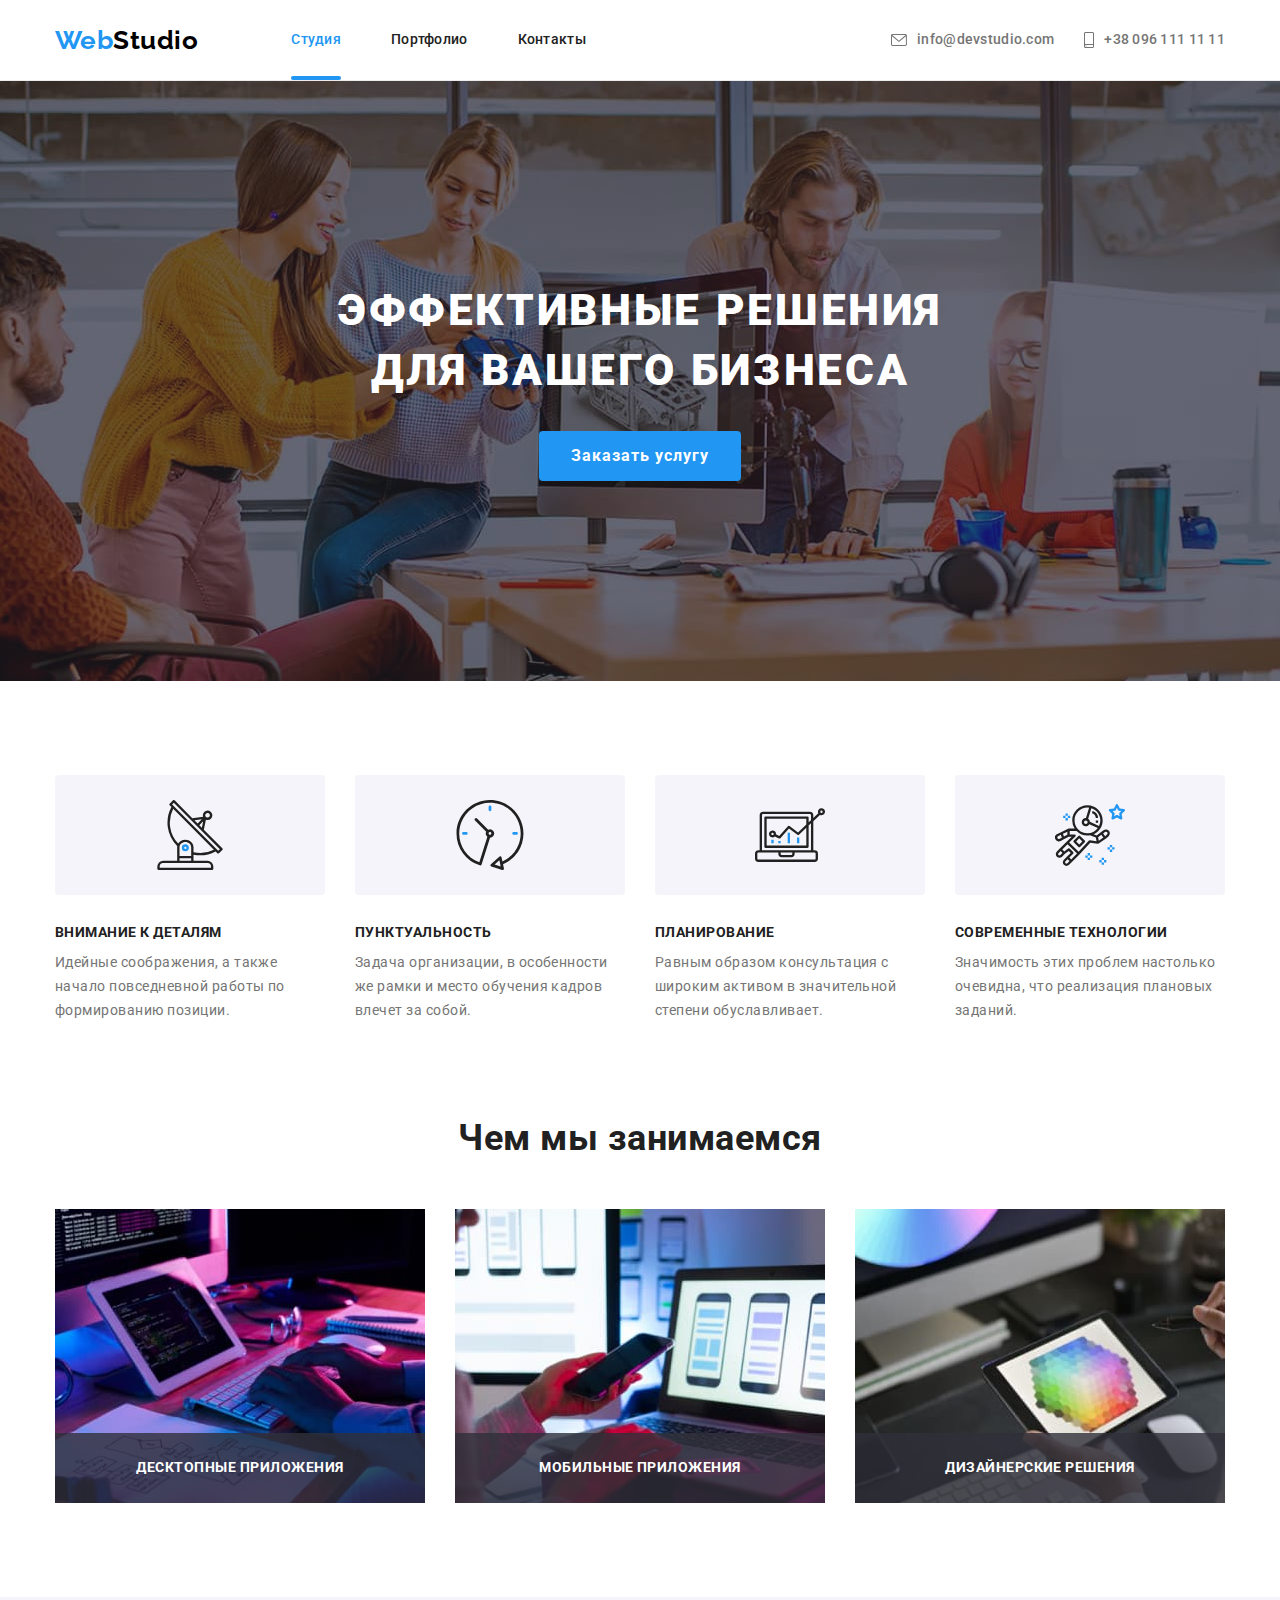
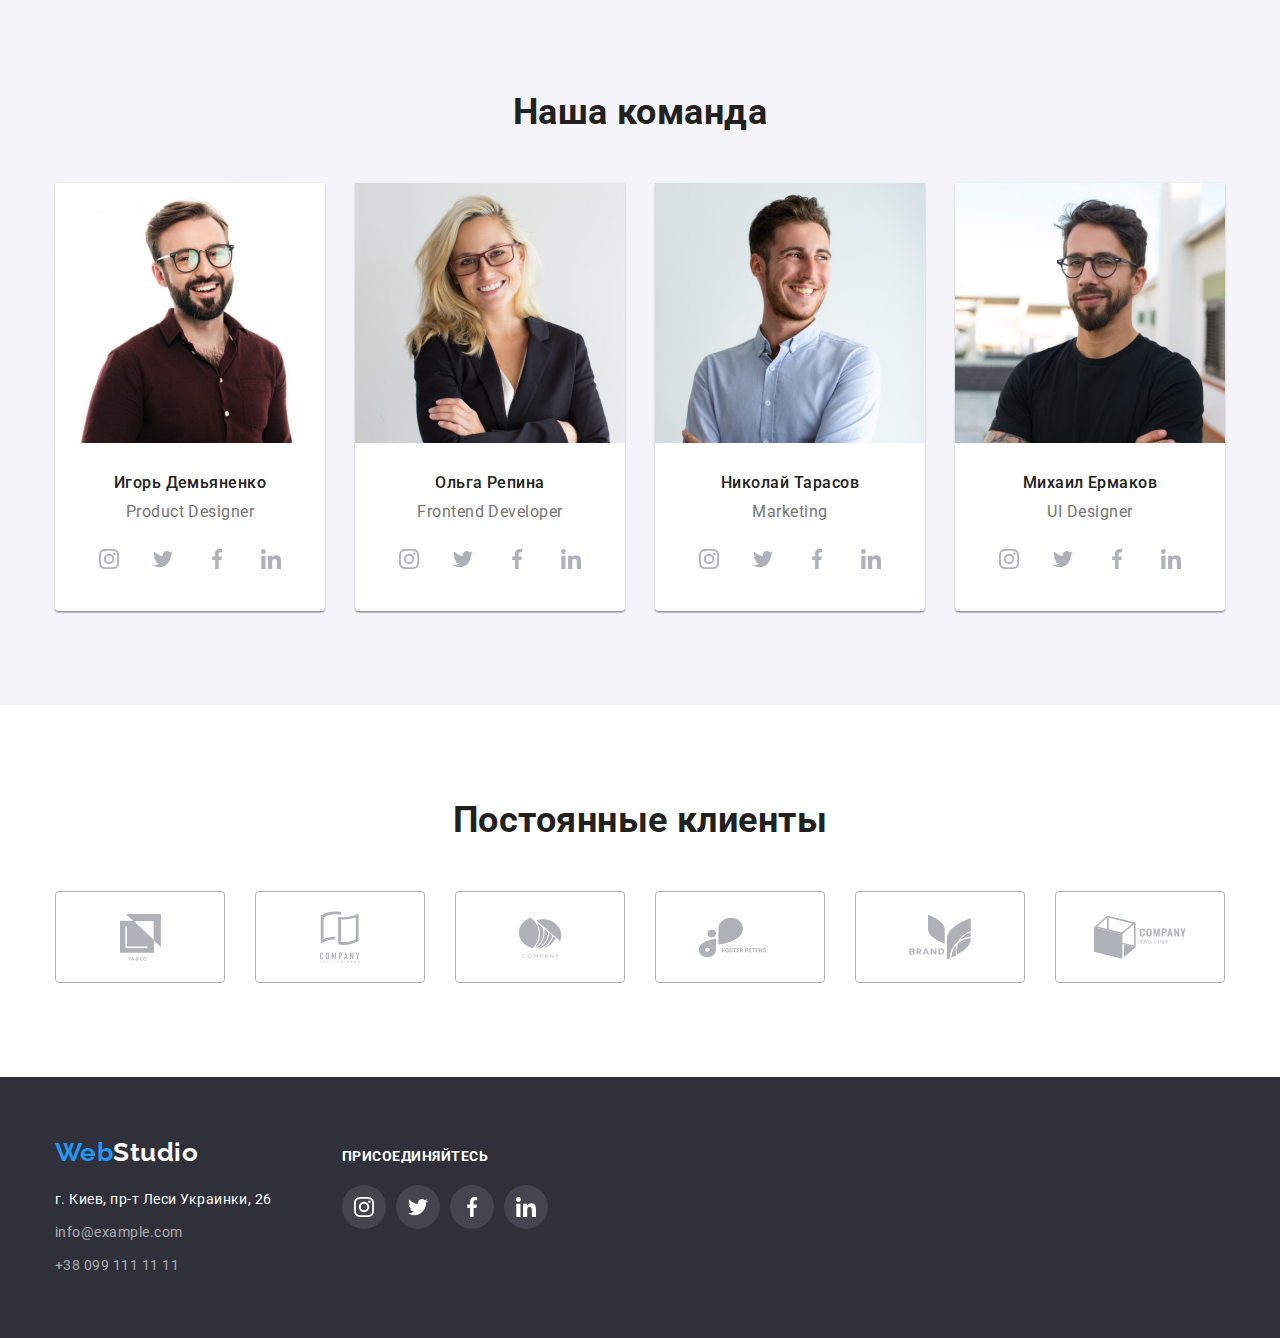
==== index.html @ 3694bb38 "added previous homework" ====
<!DOCTYPE html>
<html lang="ru">
  <head>
    <meta charset="UTF-8" />
    <meta http-equiv="X-UA-Compatible" content="IE=edge" />
    <meta name="viewport" content="width=device-width, initial-scale=1.0" />
    <title>Студия</title>
    <link
      href="https://fonts.googleapis.com/css2?family=Raleway:wght@700&family=Roboto:wght@400;500;700;900&display=swap"
      rel="stylesheet"
    />
    <link
      rel="stylesheet"
      href="https://cdnjs.cloudflare.com/ajax/libs/modern-normalize/1.0.0/modern-normalize.min.css"
    />
    <link rel="stylesheet" href="./css/styles.css" />
  </head>
  <body>
    <!-- Header -->

    <header class="header">
      <div class="container main-header">
        <nav class="main-nav">
          <a class="header-logo link" href=""
            ><span class="logo">Web</span>Studio
          </a>

          <ul class="list nav-list">
            <li class="item">
              <a class="nav-link link current" href="">Студия</a>
            </li>
            <li class="item">
              <a class="nav-link link" href="./portfolio.html">Портфолио</a>
            </li>
            <li class="item"><a class="nav-link link" href="">Контакты</a></li>
          </ul>
        </nav>

        <ul class="list contact-list">
          <li class="item">
            <a class="contact-link link" href="mailto:info@devstudio.com"
              ><svg class="header-icon" width="16" height="12">
                <use href="./images/icons.svg#icon-envelope"></use>
              </svg>
              info@devstudio.com</a
            >
          </li>
          <li class="item">
            <a class="contact-link link" href="tel:+380961111111"
              ><svg class="header-icon" width="10" height="16">
                <use href="./images/icons.svg#icon-smartphone"></use>
              </svg>
              +38 096 111 11 11</a
            >
          </li>
        </ul>
      </div>
    </header>
    <main>
      <!-- hero section -->

      <section class="hero">
        <div class="container">
          <h1 class="hero-title">Эффективные решения для вашего бизнеса</h1>
          <button class="hero-button button" type="button" data-modal-open>
            Заказать услугу
          </button>
        </div>
      </section>

      <!-- feature section -->

      <section class="section">
        <div class="container">
          <h2 class="section-title no-display">Особенности</h2>
          <ul class="feature-list list">
            <li class="item">
              <div class="feature-thumb">
                <svg class="feature-icon" width="70" height="70">
                  <use href="./images/icons.svg#icon-antenna"></use>
                </svg>
              </div>
              <h3 class="feature-title">Внимание к деталям</h3>
              <p class="feature-text">
                Идейные соображения, а также начало повседневной работы по
                формированию позиции.
              </p>
            </li>
            <li class="item">
              <div class="feature-thumb">
                <svg class="feature-icon" width="70" height="70">
                  <use href="./images/icons.svg#icon-clock"></use>
                </svg>
              </div>
              <h3 class="feature-title">Пунктуальность</h3>
              <p class="feature-text">
                Задача организации, в особенности же рамки и место обучения
                кадров влечет за собой.
              </p>
            </li>
            <li class="item">
              <div class="feature-thumb">
                <svg class="feature-icon" width="70" height="70">
                  <use href="./images/icons.svg#icon-diagram"></use>
                </svg>
              </div>
              <h3 class="feature-title">Планирование</h3>
              <p class="feature-text">
                Равным образом консультация с широким активом в значительной
                степени обуславливает.
              </p>
            </li>
            <li class="item">
              <div class="feature-thumb">
                <svg class="feature-icon" width="70" height="70">
                  <use href="./images/icons.svg#icon-astronaut"></use>
                </svg>
              </div>
              <h3 class="feature-title">Современные технологии</h3>
              <p class="feature-text">
                Значимость этих проблем настолько очевидна, что реализация
                плановых заданий.
              </p>
            </li>
          </ul>
        </div>
      </section>

      <!-- work section -->

      <section class="section no-padding">
        <div class="container">
          <h2 class="section-title">Чем мы занимаемся</h2>
          <ul class="work-list list">
            <li class="item">
              <div class="work-thumb">
                <img
                  class="work-img"
                  src="./images/computer.jpg"
                  width="370"
                  alt="персональный комьютер"
                />
                <div class="work-footer">
                  <h3 class="work-title">Десктопные приложения</h3>
                </div>
              </div>
            </li>
            <li class="item">
              <div class="work-thumb">
                <img
                  class="work-img"
                  src="./images/cellphone.jpg"
                  width="370"
                  alt="мобильный телефон"
                />
                <div class="work-footer">
                  <h3 class="work-title">Мобильные приложения</h3>
                </div>
              </div>
            </li>
            <li class="item">
              <div class="work-thumb">
                <img
                  class="work-img"
                  src="./images/tablet.jpg"
                  width="370"
                  alt="планшет"
                />
                <div class="work-footer">
                  <h3 class="work-title">Дизайнерские решения</h3>
                </div>
              </div>
            </li>
          </ul>
        </div>
      </section>

      <!-- team section -->

      <section class="section section-bg-color">
        <div class="container">
          <h2 class="section-title">Наша команда</h2>
          <ul class="team-list list">
            <li class="item">
              <img
                class="team-img"
                src="./images/igor.jpg"
                width="270"
                alt="Игорь Демьяненко"
              />
              <div class="card-footer">
                <h3 class="team-title">Игорь Демьяненко</h3>
                <p class="team-text">Product Designer</p>
                <ul class="social-list list">
                  <li class="list-item">
                    <a class="social-link link" href="">
                      <svg class="social-icon" width="20" height="20">
                        <use href="./images/icons.svg#icon-instagram"></use>
                      </svg>
                    </a>
                  </li>
                  <li class="list-item">
                    <a class="social-link link" href="">
                      <svg class="social-icon" width="20" height="20">
                        <use href="./images/icons.svg#icon-twitter"></use>
                      </svg>
                    </a>
                  </li>
                  <li class="list-item">
                    <a class="social-link link" href="">
                      <svg class="social-icon" width="20" height="20">
                        <use href="./images/icons.svg#icon-facebook"></use>
                      </svg>
                    </a>
                  </li>
                  <li class="list-item">
                    <a class="social-link link" href="">
                      <svg class="social-icon" width="20" height="20">
                        <use href="./images/icons.svg#icon-linkedin"></use>
                      </svg>
                    </a>
                  </li>
                </ul>
              </div>
            </li>
            <li class="item">
              <img
                class="team-img"
                src="./images/olga.jpg"
                width="270"
                alt="Ольга Репина"
              />
              <div class="card-footer">
                <h3 class="team-title">Ольга Репина</h3>
                <p class="team-text">Frontend Developer</p>
                <ul class="social-list list">
                  <li class="list-item">
                    <a class="social-link link" href="">
                      <svg class="social-icon" width="20" height="20">
                        <use href="./images/icons.svg#icon-instagram"></use>
                      </svg>
                    </a>
                  </li>
                  <li class="list-item">
                    <a class="social-link link" href="">
                      <svg class="social-icon" width="20" height="20">
                        <use href="./images/icons.svg#icon-twitter"></use>
                      </svg>
                    </a>
                  </li>
                  <li class="list-item">
                    <a class="social-link link" href="">
                      <svg class="social-icon" width="20" height="20">
                        <use href="./images/icons.svg#icon-facebook"></use>
                      </svg>
                    </a>
                  </li>
                  <li class="list-item">
                    <a class="social-link link" href="">
                      <svg class="social-icon" width="20" height="20">
                        <use href="./images/icons.svg#icon-linkedin"></use>
                      </svg>
                    </a>
                  </li>
                </ul>
              </div>
            </li>
            <li class="item">
              <img
                class="team-img"
                src="./images/nicholas.jpg"
                width="270"
                alt="Николай Тарасов"
              />
              <div class="card-footer">
                <h3 class="team-title">Николай Тарасов</h3>
                <p class="team-text">Marketing</p>
                <ul class="social-list list">
                  <li class="list-item">
                    <a class="social-link link" href="">
                      <svg class="social-icon" width="20" height="20">
                        <use href="./images/icons.svg#icon-instagram"></use>
                      </svg>
                    </a>
                  </li>
                  <li class="list-item">
                    <a class="social-link link" href="">
                      <svg class="social-icon" width="20" height="20">
                        <use href="./images/icons.svg#icon-twitter"></use>
                      </svg>
                    </a>
                  </li>
                  <li class="list-item">
                    <a class="social-link link" href="">
                      <svg class="social-icon" width="20" height="20">
                        <use href="./images/icons.svg#icon-facebook"></use>
                      </svg>
                    </a>
                  </li>
                  <li class="list-item">
                    <a class="social-link link" href="">
                      <svg class="social-icon" width="20" height="20">
                        <use href="./images/icons.svg#icon-linkedin"></use>
                      </svg>
                    </a>
                  </li>
                </ul>
              </div>
            </li>
            <li class="item">
              <img
                class="team-img"
                src="./images/michael.jpg"
                width="270"
                alt="Михаил Ермаков"
              />
              <div class="card-footer">
                <h3 class="team-title">Михаил Ермаков</h3>
                <p class="team-text">UI Designer</p>
                <ul class="social-list list">
                  <li class="list-item">
                    <a class="social-link link" href="">
                      <svg class="social-icon" width="20" height="20">
                        <use href="./images/icons.svg#icon-instagram"></use>
                      </svg>
                    </a>
                  </li>
                  <li class="list-item">
                    <a class="social-link link" href="">
                      <svg class="social-icon" width="20" height="20">
                        <use href="./images/icons.svg#icon-twitter"></use>
                      </svg>
                    </a>
                  </li>
                  <li class="list-item">
                    <a class="social-link link" href="">
                      <svg class="social-icon" width="20" height="20">
                        <use href="./images/icons.svg#icon-facebook"></use>
                      </svg>
                    </a>
                  </li>
                  <li class="list-item">
                    <a class="social-link link" href="">
                      <svg class="social-icon" width="20" height="20">
                        <use href="./images/icons.svg#icon-linkedin"></use>
                      </svg>
                    </a>
                  </li>
                </ul>
              </div>
            </li>
          </ul>
        </div>
      </section>

      <!-- clients section -->

      <section class="section">
        <div class="container">
          <h2 class="section-title">Постоянные клиенты</h2>
          <ul class="clients-list list">
            <li class="list-item">
              <a class="clients-link link" href="">
                <svg class="clients-icon" width="41" height="47">
                  <use href="./images/icons.svg#icon-client1"></use>
                </svg>
              </a>
            </li>
            <li class="list-item">
              <a class="clients-link link" href=""
                ><svg class="clients-icon" width="40" height="52">
                  <use href="./images/icons.svg#icon-client2"></use>
                </svg>
              </a>
            </li>
            <li class="list-item">
              <a class="clients-link link" href=""
                ><svg class="clients-icon" width="44" height="41">
                  <use href="./images/icons.svg#icon-client3"></use>
                </svg>
              </a>
            </li>
            <li class="list-item">
              <a class="clients-link link" href=""
                ><svg class="clients-icon" width="85" height="41">
                  <use href="./images/icons.svg#icon-client4"></use>
                </svg>
              </a>
            </li>
            <li class="list-item">
              <a class="clients-link link" href=""
                ><svg class="clients-icon" width="63" height="46">
                  <use href="./images/icons.svg#icon-client5"></use>
                </svg>
              </a>
            </li>
            <li class="list-item">
              <a class="clients-link link" href=""
                ><svg class="clients-icon" width="94" height="44">
                  <use href="./images/icons.svg#icon-client6"></use>
                </svg>
              </a>
            </li>
          </ul>
        </div>
      </section>
    </main>

    <!-- footer -->

    <footer class="footer">
      <div class="container footer-container">
        <div class="address-box">
          <a class="footer-logo link" href=""
            ><span class="logo">Web</span>Studio</a
          >

          <address>
            <ul class="list address-list">
              <li class="item">
                <span class="address-text"
                  >г. Киев, пр-т Леси Украинки, 26</span
                >
              </li>
              <li class="item">
                <a class="address-link link" href="mailto:info@example.com"
                  >info@example.com</a
                >
              </li>
              <li class="item">
                <a class="address-link link" href="tel:+380991111111"
                  >+38 099 111 11 11</a
                >
              </li>
            </ul>
          </address>
        </div>
        <div class="social-box">
          <b class="social-text">присоединяйтесь</b>
          <ul class="footer-social-list list">
            <li class="list-item">
              <a class="social-link link" href="">
                <svg class="footer-icon" width="20" height="20">
                  <use href="./images/icons.svg#icon-instagram"></use>
                </svg>
              </a>
            </li>
            <li class="list-item">
              <a class="social-link link" href="">
                <svg class="footer-icon" width="20" height="20">
                  <use href="./images/icons.svg#icon-twitter"></use>
                </svg>
              </a>
            </li>
            <li class="list-item">
              <a class="social-link link" href="">
                <svg class="footer-icon" width="20" height="20">
                  <use href="./images/icons.svg#icon-facebook"></use>
                </svg>
              </a>
            </li>
            <li class="list-item">
              <a class="social-link link" href="">
                <svg class="footer-icon" width="20" height="20">
                  <use href="./images/icons.svg#icon-linkedin"></use>
                </svg>
              </a>
            </li>
          </ul>
        </div>
      </div>
    </footer>

    <div class="backdrop is-hidden" data-modal>
      <div class="modal">
        <button class="modal-button button" type="button" data-modal-close>
          <svg class="modal-icon" width="10" height="10">
            <use href="./images/icons.svg#icon-close"></use>
          </svg>
        </button>
      </div>
    </div>
    <script src="./js/modal.js"></script>
  </body>
</html>
---- css/styles.css ----
:root {
  --primary-text-color: #757575;
  --title-text-color: #212121;
  --accent-color: #2196f3;
  --background-color-primal: #ffffff;
  --background-color-secondary: #2f303a;
  --primary-icon-color: #afb1b8;
  --cubic: cubic-bezier(0.4, 0, 0.2, 1);
  --transition-time: 250ms;
}

body {
  color: var(--primary-text-color);
  background-color: var(--background-color-primal);

  font-family: roboto, sans-serif;
  letter-spacing: 0.03em;
}

h1,
h2,
h3,
h4,
h5,
h6,
p {
  padding: 0;
  margin: 0;
}

.list {
  list-style: none;
  padding: 0;
  margin: 0;
}

.link {
  text-decoration: none;
  color: inherit;
}

.button {
  cursor: pointer;

  font-family: inherit;
}

.container {
  width: 1200px;
  padding-left: 15px;
  padding-right: 15px;
  margin-right: auto;
  margin-left: auto;
}

/* header */

.header {
  border-bottom-width: 1px;
  border-bottom-style: solid;
  border-bottom-color: #ececec;
}

.main-header {
  display: flex;
}

.main-nav {
  display: flex;
  align-items: center;
}

.nav-list {
  display: flex;
}

.nav-list .item:not(:last-child) {
  margin-right: 50px;
}

.contact-list {
  display: flex;
  margin-left: auto;
}

.contact-list .item:not(:last-child) {
  margin-right: 30px;
}

.contact-list .contact-link {
  display: inline-flex;
  align-items: center;
}

.logo {
  color: var(--accent-color);
}

.header-logo {
  display: inline-block;
  margin-right: 93px;

  color: #000000;

  font-family: Raleway, sans-serif;
  font-weight: 700;
  font-size: 26px;
  line-height: 1.19;

  transition: color var(--transition-time) var(--cubic);
}

.header-logo:focus,
.header-logo:hover {
  color: var(--accent-color);
}

.nav-link {
  color: var(--title-text-color);
}

.nav-link,
.contact-link {
  display: block;
  padding-top: 32px;
  padding-bottom: 32px;

  font-weight: 500;
  font-size: 14px;
  line-height: 1.14;
  letter-spacing: 0.02em;

  transition: color var(--transition-time) var(--cubic);
}

.nav-link:hover,
.nav-link:focus,
.contact-link:hover,
.contact-link:focus {
  color: var(--accent-color);
}

.nav-link.current {
  position: relative;

  color: var(--accent-color);
}

.nav-link.current::after {
  position: absolute;
  bottom: 0;
  left: 0;

  width: 100%;
  height: 4px;

  content: '';
  background: var(--accent-color);
  border-radius: 2px;
}

.header-icon {
  margin-right: 10px;
  fill: currentColor;
}

/* footer */

.footer-logo {
  display: inline-block;
  margin-bottom: 20px;

  color: var(--background-color-primal);

  font-family: Raleway, sans-serif;
  font-weight: 700;
  font-size: 26px;
  line-height: 1.19;

  transition: color var(--transition-time) var(--cubic);
}

.address-text {
  color: var(--background-color-primal);
}

.address-link {
  padding-top: 4px;
  padding-bottom: 4px;

  color: rgba(255, 255, 255, 0.6);

  transition: color var(--transition-time) var(--cubic);
}

.footer-logo:focus,
.footer-logo:hover,
.address-link:focus,
.address-link:hover {
  color: var(--accent-color);
}

.footer {
  padding-top: 60px;
  padding-bottom: 60px;
  background-color: var(--background-color-secondary);
}

.address-list .item:not(:last-child) {
  margin-bottom: 9px;
}

.address-text,
.address-link {
  font-style: normal;
  font-size: 14px;
  line-height: 1.71;
}

.address-box {
  margin-right: 70px;
}

.footer-container {
  display: flex;
  align-items: baseline;
}

.social-text {
  display: inline-block;
  margin-bottom: 20px;

  color: var(--background-color-primal);

  font-size: 14px;
  line-height: 1.14;
  text-transform: uppercase;
}

.footer-social-list {
  display: flex;
}

.footer-social-list .list-item:not(:last-child) {
  margin-right: 10px;
}

.footer-social-list .social-link {
  display: inline-flex;
  width: 44px;
  height: 44px;
  color: var(--background-color-primal);
  background-color: rgba(255, 255, 255, 0.1);
  border-radius: 50%;
  justify-content: center;
  align-items: center;

  transition: background-color var(--transition-time) var(--cubic);
}

.footer-icon {
  fill: currentColor;
}

.footer-social-list .social-link:hover,
.footer-social-list .social-link:focus {
  background-color: var(--accent-color);
}

/* index.html */

/* hero section */

.hero {
  max-width: 1600px;
  height: 600px;
  margin-right: auto;
  margin-left: auto;
  padding-top: 200px;
  padding-bottom: 200px;
  background-image: linear-gradient(
      to right,
      rgba(47, 48, 58, 0.4),
      rgba(47, 48, 58, 0.4)
    ),
    url(../images/bg.jpg);
  background-position: center;

  background-color: #c4c4c4;

  text-align: center;
}

.hero-button {
  display: inline-block;
  color: var(--background-color-primal);
  background-color: var(--accent-color);

  font-weight: 700;
  font-size: 16px;
  line-height: 1.87;
  letter-spacing: 0.06em;

  border: none;
  min-width: 200px;
  padding: 10px 32px;
  border-radius: 4px;

  transition: background-color var(--transition-time) var(--cubic);
}

.hero-button:focus,
.hero-button:hover {
  background-color: #188ce8;
}

.hero-title {
  width: 700px;
  margin-bottom: 30px;
  margin-right: auto;
  margin-left: auto;

  color: var(--background-color-primal);

  font-weight: 900;
  font-size: 44px;
  line-height: 1.36;
  letter-spacing: 0.06em;
  text-transform: uppercase;
}

.section-title {
  color: var(--title-text-color);

  font-size: 36px;
  line-height: 1.17;
  text-align: center;

  margin-bottom: 50px;
}

/* feature section */

.section {
  padding-top: 94px;
  padding-bottom: 94px;
}

.section-title.no-display {
  display: none;
}

.feature-list {
  display: flex;
}

.feature-list .item {
  width: 270px;
}

.feature-list .item:not(:last-child) {
  margin-right: 30px;
}

.feature-title {
  color: var(--title-text-color);

  font-size: 14px;
  line-height: 1.14;
  text-transform: uppercase;

  margin-bottom: 10px;
}

.feature-text {
  font-size: 14px;
  line-height: 1.71;
}

.feature-thumb {
  display: inline-flex;
  width: 270px;
  height: 120px;
  margin-bottom: 30px;
  background: #f5f4fa;
  border-radius: 4px;
  justify-content: center;
  align-items: center;
}

/* work section */

.section.no-padding {
  padding-top: 0;
}

.work-list {
  display: flex;
}

.work-list .item:not(:last-child) {
  margin-right: 30px;
}

.work-img {
  display: block;
}

.work-thumb {
  position: relative;
}

.work-footer {
  display: flex;
  position: absolute;
  bottom: 0;
  left: 0;

  padding-right: 25px;
  padding-left: 25px;
  width: 100%;
  height: 70px;

  justify-content: center;
  align-items: center;

  background: rgba(47, 48, 58, 0.8);
}

.work-title {
  font-size: 14px;
  line-height: 1.14;
  text-align: center;
  text-transform: uppercase;

  color: var(--background-color-primal);
}

/* team section */

.team-list {
  display: flex;
}

.team-list .item:not(:last-child) {
  margin-right: 30px;
}

.team-list .card-footer {
  padding: 30px 32px;
  text-align: center;
}

.team-list .item {
  background: #ffffff;

  box-shadow: 0px 1px 3px rgba(0, 0, 0, 0.12), 0px 1px 1px rgba(0, 0, 0, 0.14),
    0px 2px 1px rgba(0, 0, 0, 0.2);
  border-radius: 0px 0px 4px 4px;
}

.team-img {
  display: block;
}

.section-bg-color {
  background: #f5f4fa;
}
.team-title {
  margin-bottom: 10px;

  color: var(--title-text-color);

  font-weight: 500;
  font-size: 16px;
  line-height: 1.19;
}

.team-text {
  margin-bottom: 16px;

  font-size: 16px;
  line-height: 1.19;
}

.social-list {
  display: flex;
}

.social-list .list-item:not(:last-child) {
  margin-right: 10px;
}

.social-list .social-link {
  display: inline-flex;
  width: 44px;
  height: 44px;
  border-radius: 50%;
  justify-content: center;
  align-items: center;

  color: var(--primary-icon-color);

  transition: color var(--transition-time) var(--cubic),
    background-color var(--transition-time) var(--cubic);
}

.social-list .social-link:hover,
.social-list .social-link:focus {
  color: var(--background-color-primal);
  background-color: var(--accent-color);
}

.social-list .social-icon {
  fill: currentColor;
}

/* clients section */

.clients-list {
  display: flex;
}

.clients-list .list-item:not(:last-child) {
  margin-right: 30px;
}

.clients-list .clients-link {
  display: flex;
  width: 170px;
  height: 92px;
  color: var(--primary-icon-color);
  border: 1px solid var(--primary-icon-color);
  border-radius: 4px;
  justify-content: center;
  align-items: center;

  cursor: pointer;

  transition: color var(--transition-time) var(--cubic),
    border-color var(--transition-time) var(--cubic);
}

.clients-icon {
  fill: currentColor;
}

.clients-list .clients-link:hover,
.clients-list .clients-link:focus {
  color: var(--accent-color);
  border-color: var(--accent-color);
}

/* portfolio.html */

.pf-section-title {
  display: none;
}

.button-list {
  display: flex;
  justify-content: center;
  margin-bottom: 49px;
}

.button-list .item:not(:last-child) {
  margin-right: 8px;
}

.portfolio-button {
  display: inline-block;
  color: var(--title-text-color);
  background-color: #f5f4fa;

  font-weight: 500;
  font-size: 16px;
  line-height: 1.62;

  padding: 6px 22px;
  border: none;
  border-radius: 4px;

  transition: color var(--transition-time) var(--cubic),
    background-color var(--transition-time) var(--cubic),
    box-shadow var(--transition-time) var(--cubic);
}

.portfolio-button:hover,
.portfolio-button:focus {
  color: var(--background-color-primal);
  background-color: var(--accent-color);
  box-shadow: 0px 3px 1px rgba(0, 0, 0, 0.1), 0px 1px 2px rgba(0, 0, 0, 0.08),
    0px 2px 2px rgba(0, 0, 0, 0.12);
}

.portfolio-list {
  display: flex;
  flex-wrap: wrap;
  margin: -15px;
}

.portfolio-list .item {
  width: calc((100% - 90px) / 3);
  margin: 15px;

  transition: box-shadow var(--transition-time) var(--cubic);
}

.portfolio-img {
  display: block;
}

.card-thumb {
  position: relative;

  overflow: hidden;
}

.card-label {
  position: absolute;
  top: 0;
  left: 0;

  width: 100%;
  height: 100%;
  padding: 63px 24px;
  transform: translateY(100%);

  background: rgba(33, 150, 243, 0.9);

  transition: transform var(--transition-time) var(--cubic);
}

.card-text {
  font-size: 18px;
  line-height: 1.56;

  color: var(--background-color-primal);
}

.portfolio-list .card-footer {
  padding: 20px 24px;
  width: 100%;

  border: 1px solid #eeeeee;
  border-top: none;
}

.portfolio-list .item:hover .card-label,
.portfolio-list .item:focus .card-label {
  transform: translateY(0);
}

.portfolio-list .item:hover,
.portfolio-list .item:focus {
  box-shadow: 0px 1px 1px rgba(0, 0, 0, 0.12), 0px 4px 4px rgba(0, 0, 0, 0.06),
    1px 4px 6px rgba(0, 0, 0, 0.16);
}

.portfolio-title {
  margin-bottom: 4px;

  color: var(--title-text-color);

  font-size: 18px;
  line-height: 2;
  letter-spacing: 0.06em;
}

.portfolio-text {
  font-size: 16px;
  line-height: 1.87;
}

.backdrop {
  position: fixed;
  top: 0;
  left: 0;
  opacity: 1;

  width: 100%;
  height: 100%;

  background: rgba(0, 0, 0, 0.2);

  transition: opacity var(--transition-time) var(--cubic);
}

.backdrop.is-hidden {
  opacity: 0;
  pointer-events: none;
}

.backdrop.is-hidden .modal {
  transform: translate(-50%, -50%) scale(0.9);
}

.modal {
  position: absolute;
  top: 50%;
  left: 50%;
  transform: translate(-50%, -50%) scale(1);

  width: 528px;
  height: 581px;

  background-color: var(--background-color-primal);

  transition: transform var(--transition-time) var(--cubic);
}

.modal-button {
  position: absolute;
  top: 8px;
  right: 8px;

  display: flex;
  width: 30px;
  height: 30px;
  padding: 0;
  justify-content: center;
  align-items: center;

  color: #000000;
  background-color: var(--background-color-primal);
  border: 1px solid rgba(0, 0, 0, 0.1);
  border-radius: 50%;

  transition: color var(--transition-time) var(--cubic),
    background-color var(--transition-time) var(--cubic);
}

.modal-button:hover,
.modal-button:focus {
  color: var(--background-color-primal);
  background-color: var(--accent-color);
}

.modal-icon {
  fill: currentColor;
}
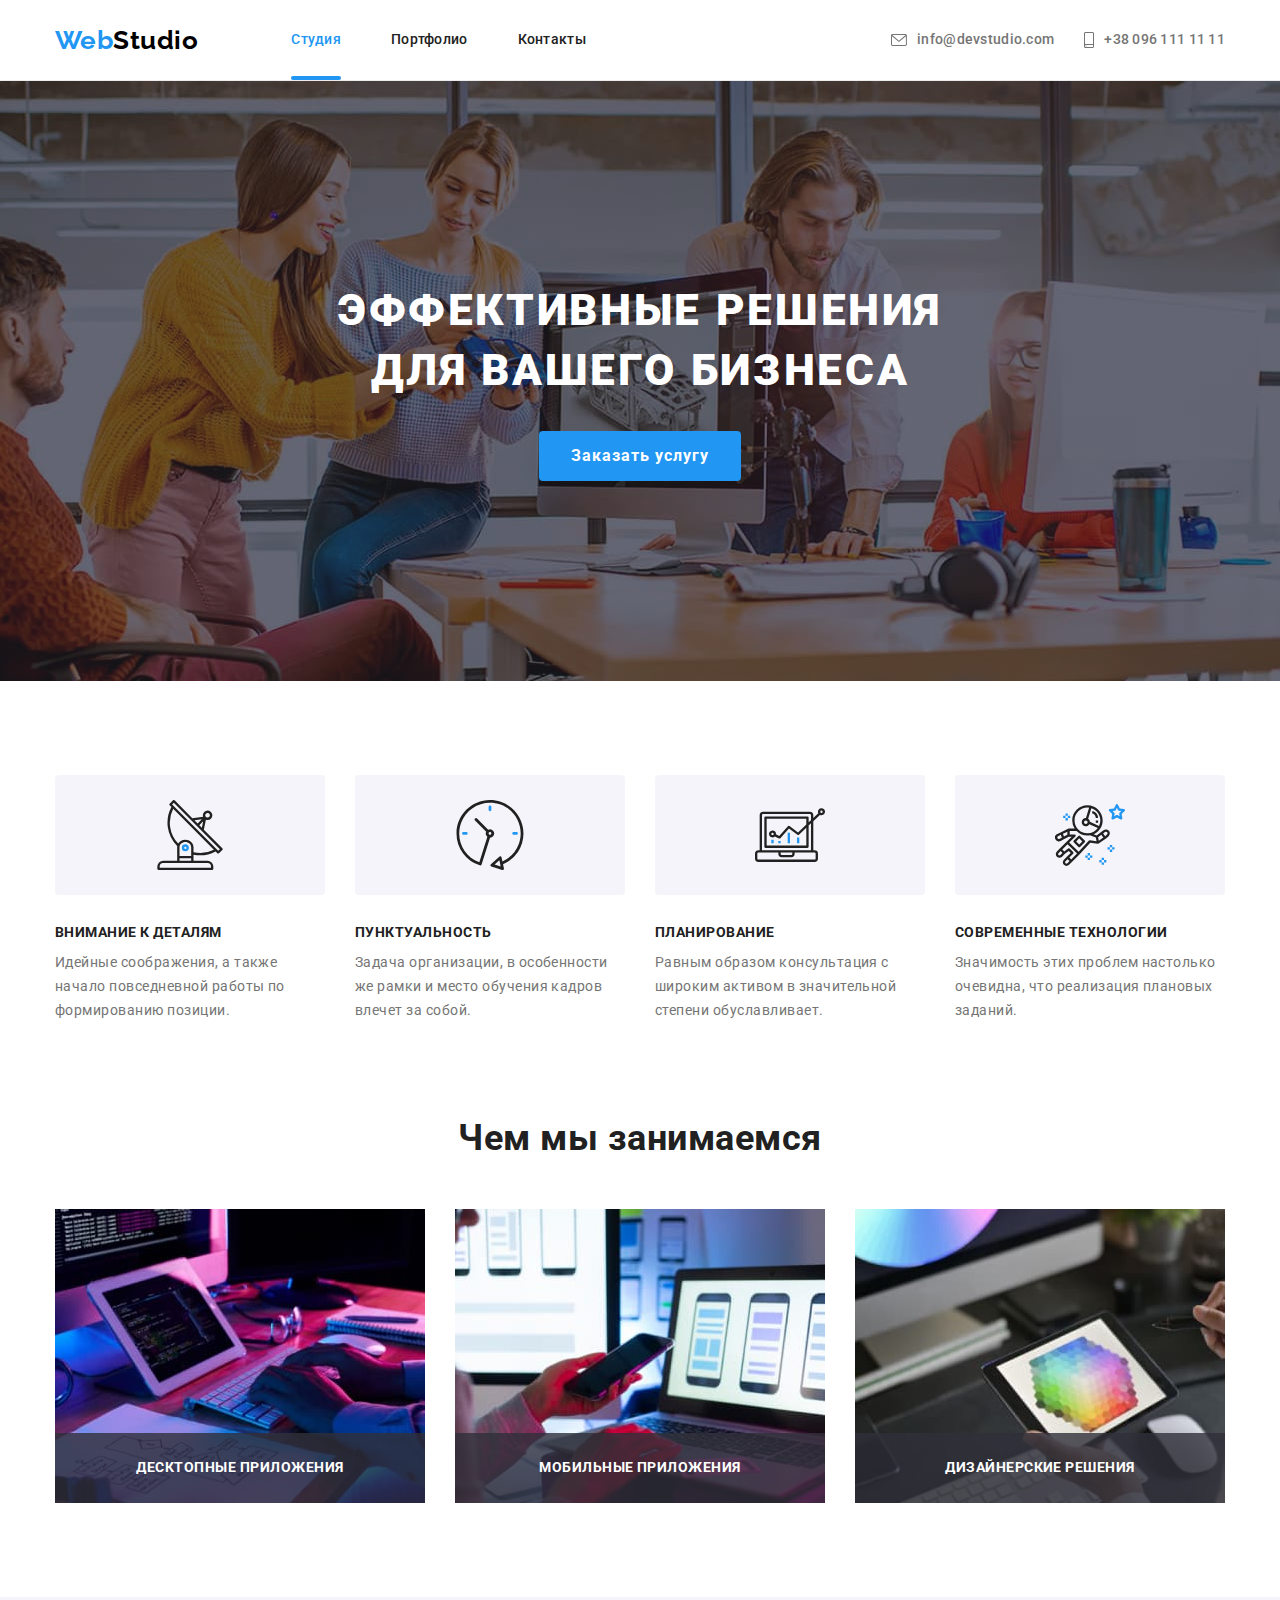
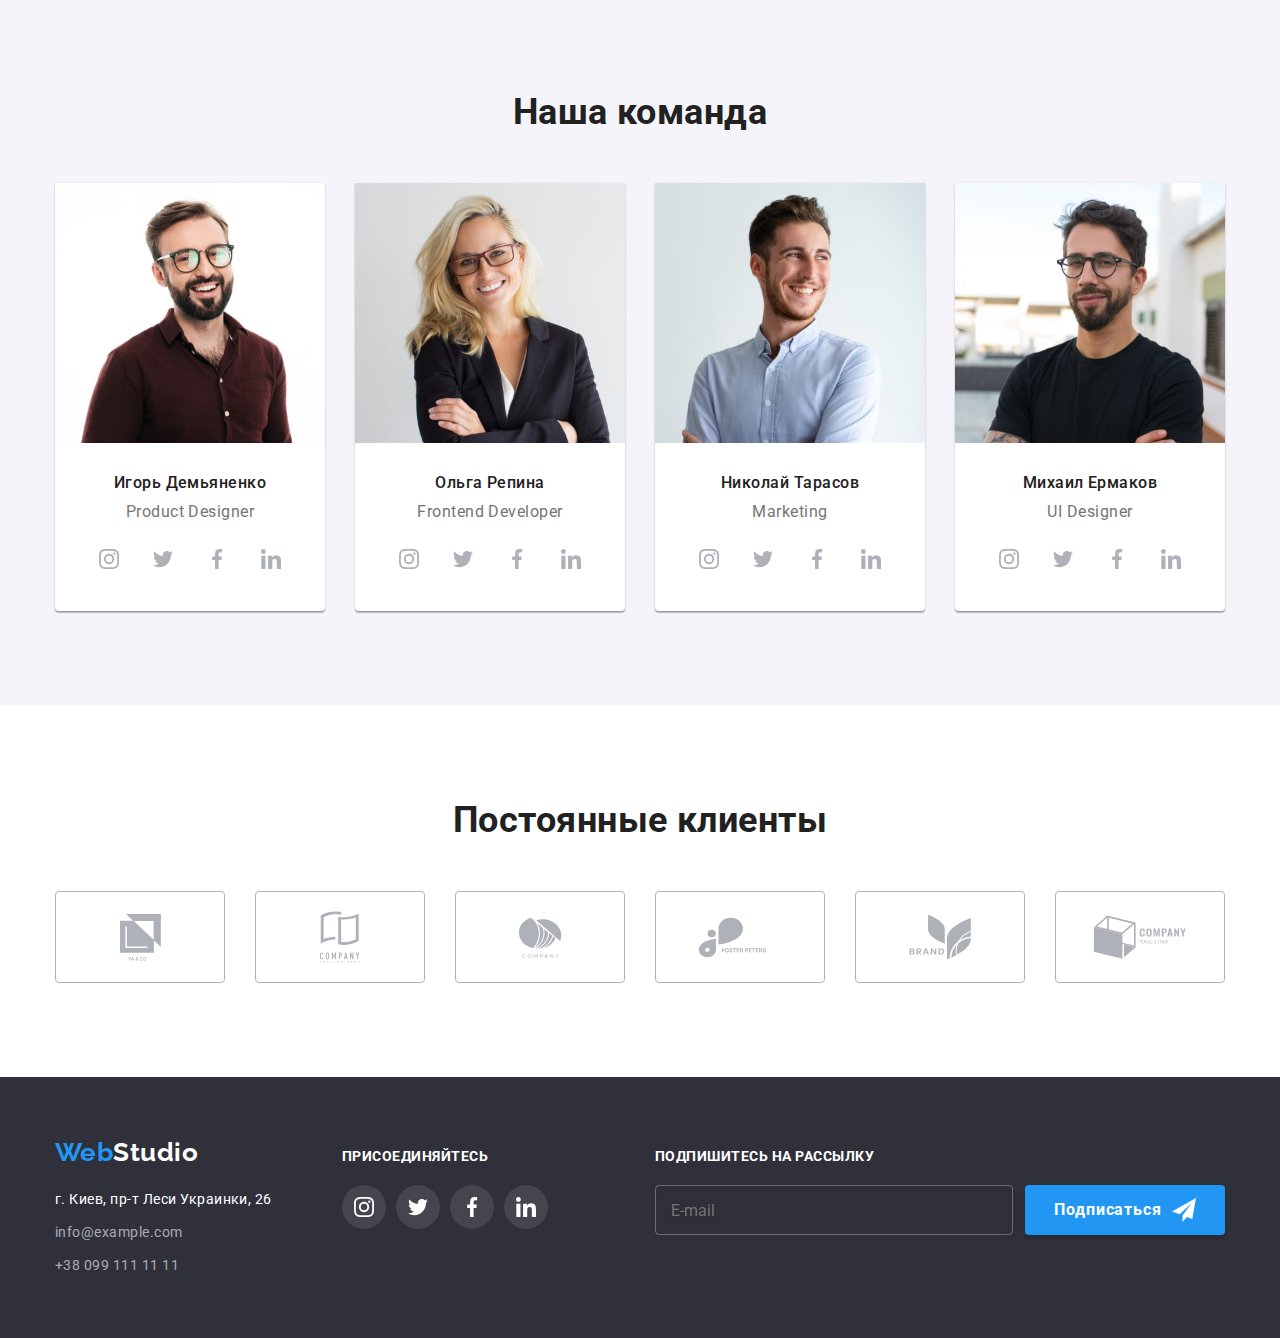
==== commit 2a74f9c5: "completed footer" ====
--- a/index.html
+++ b/index.html
@@ -468,11 +468,24 @@
             </li>
           </ul>
         </div>
+        <form class="form-subscription">
+          <div class="form-field">
+            <b class="form-text">Подпишитесь на рассылку</b>
+            <input type="email" name="mail" placeholder="E-mail" />
+          </div>
+          <button class="footer-button button" type="submit">
+            Подписаться
+            <svg class="footer-button-icon" width="24" height="24">
+              <use href="./images/icons.svg#icon-send"></use>
+            </svg>
+          </button>
+        </form>
       </div>
     </footer>
 
     <div class="backdrop is-hidden" data-modal>
       <div class="modal">
+        <form class="form">div</form>
         <button class="modal-button button" type="button" data-modal-close>
           <svg class="modal-icon" width="10" height="10">
             <use href="./images/icons.svg#icon-close"></use>
--- a/css/styles.css
+++ b/css/styles.css
@@ -2,6 +2,7 @@
   --primary-text-color: #757575;
   --title-text-color: #212121;
   --accent-color: #2196f3;
+  --button-color: #188ce8;
   --background-color-primal: #ffffff;
   --background-color-secondary: #2f303a;
   --primary-icon-color: #afb1b8;
@@ -265,6 +266,73 @@
 .footer-social-list .social-link:hover,
 .footer-social-list .social-link:focus {
   background-color: var(--accent-color);
+}
+
+.form-subscription {
+  display: flex;
+  flex-direction: row;
+  margin-left: auto;
+  align-items: flex-end;
+}
+
+.form-subscription .form-field {
+  display: flex;
+  flex-direction: column;
+  margin-right: 12px;
+}
+
+.form-subscription .form-text {
+  margin-bottom: 20px;
+
+  font-size: 14px;
+  line-height: 1.14;
+  text-transform: uppercase;
+
+  color: var(--background-color-primal);
+}
+
+.form-subscription input {
+  padding: 15px;
+  width: 358px;
+  height: 50px;
+
+  border: 1px solid rgba(255, 255, 255, 0.3);
+  filter: drop-shadow(0px 4px 4px rgba(0, 0, 0, 0.15));
+  border-radius: 4px;
+  background-color: inherit;
+  color: rgba(255, 255, 255, 0.6);
+}
+
+.footer-button {
+  display: flex;
+  justify-content: center;
+  align-items: center;
+
+  width: 200px;
+  height: 50px;
+
+  font-weight: bold;
+  font-size: 16px;
+  line-height: 1.87;
+  letter-spacing: 0.06em;
+
+  color: var(--background-color-primal);
+  background: var(--accent-color);
+  box-shadow: 0px 4px 4px rgba(0, 0, 0, 0.15);
+  border: none;
+  border-radius: 4px;
+
+  transition: background-color var(--transition-time) var(--cubic);
+}
+
+.footer-button:hover,
+.footer-button:focus {
+  background-color: var(--button-color);
+}
+
+.footer-button-icon {
+  margin-left: 10px;
+  fill: currentColor;
 }
 
 /* index.html */
@@ -311,7 +379,7 @@
 
 .hero-button:focus,
 .hero-button:hover {
-  background-color: #188ce8;
+  background-color: var(--button-color);
 }
 
 .hero-title {
@@ -704,6 +772,9 @@
   width: 528px;
   height: 581px;
 
+  box-shadow: 0px 1px 3px rgba(0, 0, 0, 0.12), 0px 1px 1px rgba(0, 0, 0, 0.14),
+    0px 2px 1px rgba(0, 0, 0, 0.2);
+  border-radius: 4px;
   background-color: var(--background-color-primal);
 
   transition: transform var(--transition-time) var(--cubic);
@@ -726,14 +797,12 @@
   border: 1px solid rgba(0, 0, 0, 0.1);
   border-radius: 50%;
 
-  transition: color var(--transition-time) var(--cubic),
-    background-color var(--transition-time) var(--cubic);
+  transition: color var(--transition-time) var(--cubic);
 }
 
 .modal-button:hover,
 .modal-button:focus {
-  color: var(--background-color-primal);
-  background-color: var(--accent-color);
+  color: var(--accent-color);
 }
 
 .modal-icon {
